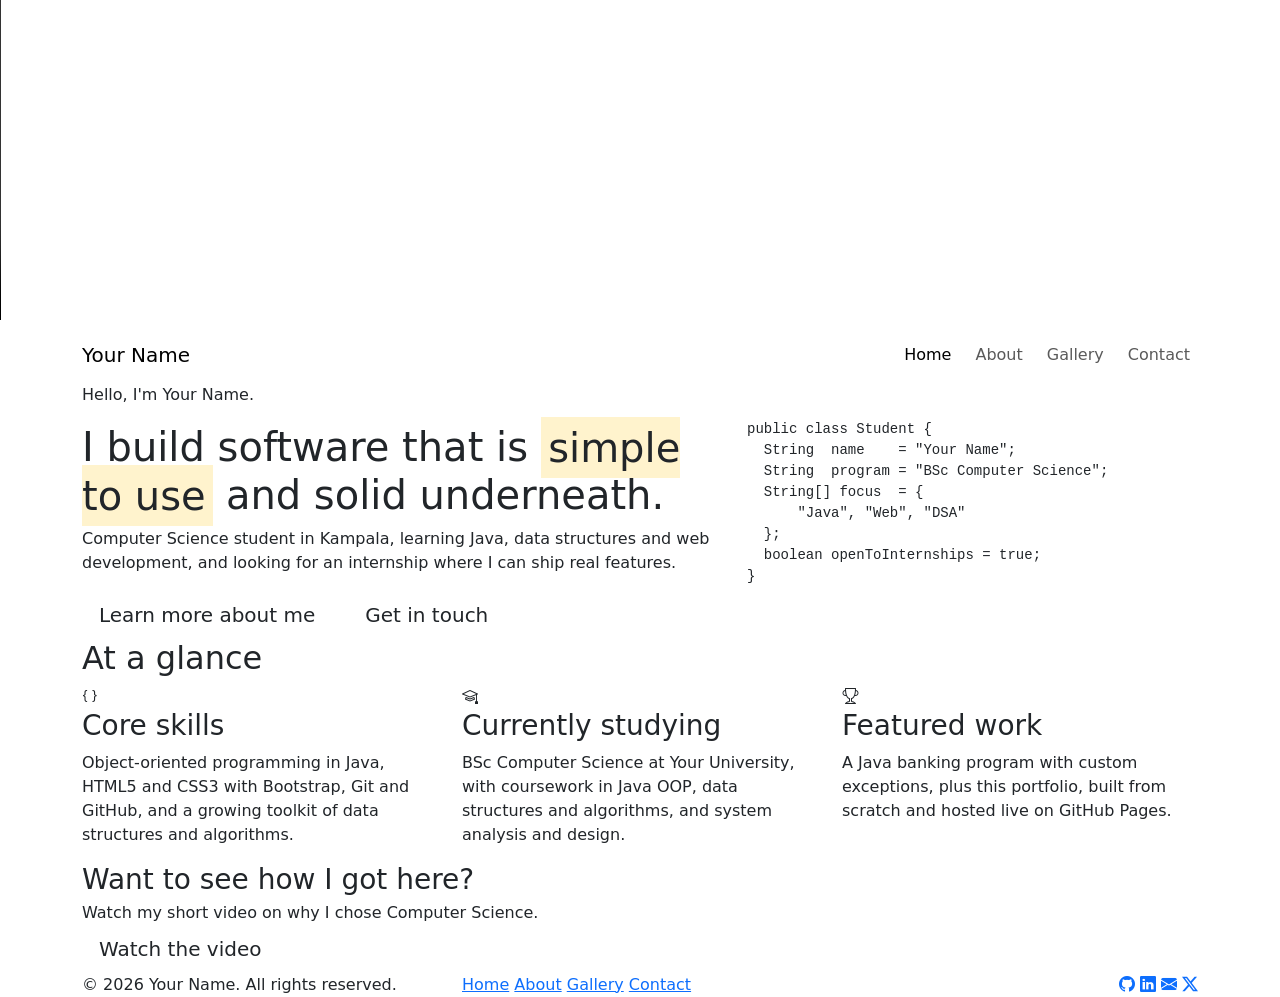
==== portfolio/index.html @ 49cda92e "fits line" ====
<!doctype html>
<html lang="en">
  <head>
    <meta charset="UTF-8" />
    <meta name="viewport" content="width=device-width, initial-scale=1" />
    <title>Home | Your Name</title>
    <meta
      name="description"
      content="Portfolio of a Computer Science student: Java, web development and problem solving."
    />
    <link rel="preconnect" href="https://fonts.googleapis.com" />
    <link rel="preconnect" href="https://fonts.gstatic.com" crossorigin />
    <link
      href="https://fonts.googleapis.com/css2?family=Bricolage+Grotesque:opsz,wght@12..96,500;12..96,700;12..96,800&family=IBM+Plex+Sans:wght@400;500;600&family=IBM+Plex+Mono:wght@400;500&display=swap"
      rel="stylesheet"
    />
    <link
      href="https://cdn.jsdelivr.net/npm/bootstrap@5.3.3/dist/css/bootstrap.min.css"
      rel="stylesheet"
    />
    <link
      href="https://cdn.jsdelivr.net/npm/bootstrap-icons@1.11.3/font/bootstrap-icons.min.css"
      rel="stylesheet"
    />
    <link href="css/style.css" rel="stylesheet" />
  </head>
  <body>
    <video width="640" controls>
      <source src="video/motivation.mp4" type="video/mp4" />
    </video>

    <a class="visually-hidden-focusable skip-link" href="#main"
      >Skip to main content</a
    >
    <nav class="navbar navbar-expand-md sticky-top site-nav">
      <div class="container">
        <a class="navbar-brand" href="index.html">Your Name</a>
        <button
          class="navbar-toggler"
          type="button"
          data-bs-toggle="collapse"
          data-bs-target="#mainNav"
          aria-controls="mainNav"
          aria-expanded="false"
          aria-label="Toggle navigation"
        >
          <span class="navbar-toggler-icon"></span>
        </button>
        <div class="collapse navbar-collapse" id="mainNav">
          <ul class="navbar-nav ms-auto gap-md-2">
            <li class="nav-item">
              <a class="nav-link active" aria-current="page" href="index.html"
                >Home</a
              >
            </li>
            <li class="nav-item">
              <a class="nav-link" href="about.html">About</a>
            </li>
            <li class="nav-item">
              <a class="nav-link" href="gallery.html">Gallery</a>
            </li>
            <li class="nav-item">
              <a class="nav-link" href="contact.html">Contact</a>
            </li>
          </ul>
        </div>
      </div>
    </nav>

    <main id="main">
      <!-- HERO -->
      <section class="hero">
        <div class="container">
          <div class="row align-items-center gy-5">
            <div class="col-lg-7">
              <p class="hero-kicker">Hello, I'm Your Name.</p>
              <h1 class="hero-title">
                I build software that is
                <span class="mark">simple to use</span> and solid underneath.
              </h1>
              <p class="hero-lead">
                Computer Science student in Kampala, learning Java, data
                structures and web development, and looking for an internship
                where I can ship real features.
              </p>
              <div class="d-flex flex-wrap gap-3">
                <a href="about.html" class="btn btn-brand btn-lg"
                  >Learn more about me</a
                >
                <a href="contact.html" class="btn btn-outline-ink btn-lg"
                  >Get in touch</a
                >
              </div>
            </div>
            <div class="col-lg-5">
              <figure
                class="code-card mb-0"
                aria-label="A Java class describing me"
              >
                <pre><code><span class="c-k">public class</span> <span class="c-t">Student</span> {
  <span class="c-t">String</span>  name    = <span class="c-s">"Your Name"</span>;
  <span class="c-t">String</span>  program = <span class="c-s">"BSc Computer Science"</span>;
  <span class="c-t">String</span>[] focus  = {
      <span class="c-s">"Java"</span>, <span class="c-s">"Web"</span>, <span class="c-s">"DSA"</span>
  };
  <span class="c-k">boolean</span> openToInternships = <span class="c-k">true</span>;
}</code></pre>
              </figure>
            </div>
          </div>
        </div>
      </section>

      <!-- HIGHLIGHTS -->
      <section class="section">
        <div class="container">
          <h2 class="section-title">At a glance</h2>
          <div class="row g-4">
            <div class="col-md-4">
              <article class="glance h-100">
                <i class="bi bi-braces glance-icon"></i>
                <h3>Core skills</h3>
                <p>
                  Object-oriented programming in Java, HTML5 and CSS3 with
                  Bootstrap, Git and GitHub, and a growing toolkit of data
                  structures and algorithms.
                </p>
              </article>
            </div>
            <div class="col-md-4">
              <article class="glance h-100">
                <i class="bi bi-mortarboard glance-icon"></i>
                <h3>Currently studying</h3>
                <p>
                  BSc Computer Science at Your University, with coursework in
                  Java OOP, data structures and algorithms, and system analysis
                  and design.
                </p>
              </article>
            </div>
            <div class="col-md-4">
              <article class="glance h-100">
                <i class="bi bi-trophy glance-icon"></i>
                <h3>Featured work</h3>
                <p>
                  A Java banking program with custom exceptions, plus this
                  portfolio, built from scratch and hosted live on GitHub Pages.
                </p>
              </article>
            </div>
          </div>
        </div>
      </section>

      <!-- CTA STRIP -->
      <section class="section pt-0">
        <div class="container">
          <div class="strip">
            <div>
              <h2 class="h3 mb-1">Want to see how I got here?</h2>
              <p class="mb-0">
                Watch my short video on why I chose Computer Science.
              </p>
            </div>
            <a href="gallery.html" class="btn btn-ink btn-lg"
              >Watch the video</a
            >
          </div>
        </div>
      </section>
    </main>

    <footer class="site-footer">
      <div class="container">
        <div class="row gy-3 align-items-center">
          <div class="col-md-4">
            <p class="mb-0">&copy; 2026 Your Name. All rights reserved.</p>
          </div>
          <div class="col-md-4">
            <nav class="footer-links" aria-label="Footer">
              <a href="index.html">Home</a> <a href="about.html">About</a>
              <a href="gallery.html">Gallery</a>
              <a href="contact.html">Contact</a>
            </nav>
          </div>
          <div class="col-md-4 text-md-end">
            <a
              href="https://github.com/your-username"
              aria-label="GitHub"
              class="social"
              ><i class="bi bi-github"></i
            ></a>
            <a
              href="https://www.linkedin.com/in/your-username"
              aria-label="LinkedIn"
              class="social"
              ><i class="bi bi-linkedin"></i
            ></a>
            <a
              href="mailto:your.name@university.ac.ug"
              aria-label="Email"
              class="social"
              ><i class="bi bi-envelope-fill"></i
            ></a>
            <a
              href="https://x.com/your-username"
              aria-label="X (Twitter)"
              class="social"
              ><i class="bi bi-twitter-x"></i
            ></a>
          </div>
        </div>
      </div>
    </footer>
    <script src="https://cdn.jsdelivr.net/npm/bootstrap@5.3.3/dist/js/bootstrap.bundle.min.js"></script>
    <script src="js/main.js"></script>
  </body>
</html>
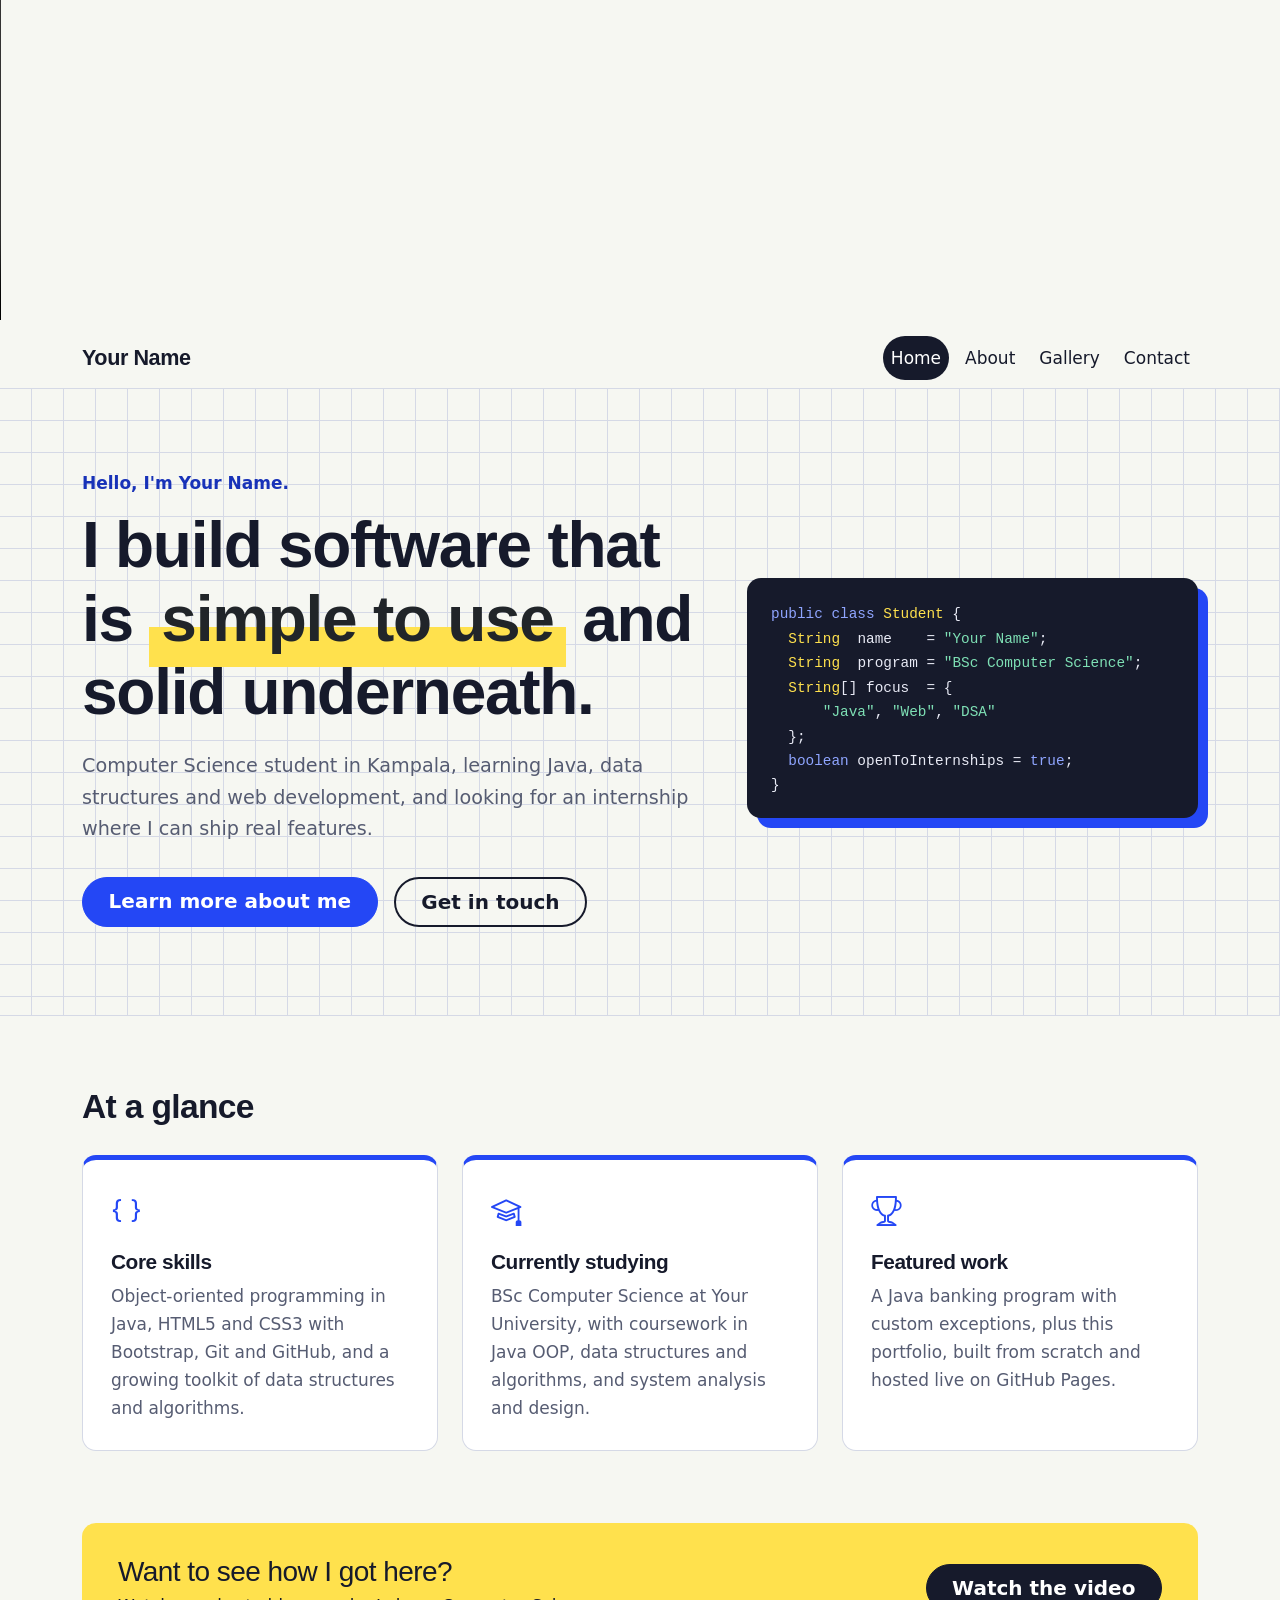
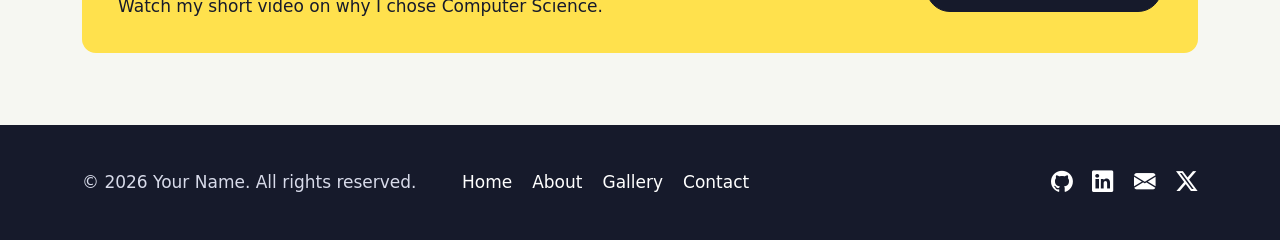
==== commit 1a011467: "index.html" ====
--- a/portfolio/index.html
+++ b/portfolio/index.html
@@ -3,7 +3,7 @@
   <head>
     <meta charset="UTF-8" />
     <meta name="viewport" content="width=device-width, initial-scale=1" />
-    <title>Home | Your Name</title>
+    <title>Home | SALEM Giire</title>
     <meta
       name="description"
       content="Portfolio of a Computer Science student: Java, web development and problem solving."
--- a/portfolio/css/style.css
+++ b/portfolio/css/style.css
@@ -0,0 +1,505 @@
+/* ===== Design tokens ===== */
+:root {
+  --paper: #f6f7f2;
+  --paper-alt: #eceef6;
+  --ink: #161a2b;
+  --muted: #565c72;
+  --line: #d5d9e6;
+  --blue: #2447f5;
+  --blue-dark: #1832b8;
+  --mark: #ffe14d;
+  --radius: 14px;
+  --bs-body-font-family: "IBM Plex Sans", system-ui, sans-serif;
+  --bs-body-color: var(--ink);
+  --bs-body-bg: var(--paper);
+  --bs-link-color: var(--blue-dark);
+  --bs-link-hover-color: var(--blue);
+}
+
+html {
+  scroll-behavior: smooth;
+}
+body {
+  font-size: 1.0625rem;
+  line-height: 1.65;
+}
+p {
+  max-width: 68ch;
+}
+
+h1,
+h2,
+h3,
+h4,
+.navbar-brand {
+  font-family: "Bricolage Grotesque", "IBM Plex Sans", sans-serif;
+  letter-spacing: -0.02em;
+  line-height: 1.15;
+}
+
+:focus-visible {
+  outline: 3px solid var(--blue);
+  outline-offset: 3px;
+}
+
+.skip-link {
+  position: absolute;
+  left: 1rem;
+  top: 1rem;
+  z-index: 2000;
+  background: var(--ink);
+  color: #fff;
+  padding: 0.5rem 1rem;
+  border-radius: 8px;
+}
+
+/* ===== Navbar ===== */
+.site-nav {
+  background: rgba(246, 247, 242, 0.92);
+  backdrop-filter: blur(8px);
+  border-bottom: 1px solid var(--line);
+}
+.site-nav .navbar-brand {
+  font-weight: 800;
+  font-size: 1.35rem;
+  color: var(--ink);
+}
+.site-nav .nav-link {
+  color: var(--ink);
+  font-weight: 500;
+  padding: 0.5rem 0.9rem;
+  border-radius: 999px;
+}
+.site-nav .nav-link:hover {
+  background: var(--paper-alt);
+}
+.site-nav .nav-link.active {
+  background: var(--ink);
+  color: #fff;
+}
+
+/* ===== Buttons ===== */
+.btn {
+  font-weight: 600;
+  border-radius: 999px;
+  padding-inline: 1.6rem;
+}
+.btn-brand {
+  background: var(--blue);
+  border-color: var(--blue);
+  color: #fff;
+}
+.btn-brand:hover,
+.btn-brand:focus {
+  background: var(--blue-dark);
+  border-color: var(--blue-dark);
+  color: #fff;
+}
+.btn-ink {
+  background: var(--ink);
+  border-color: var(--ink);
+  color: #fff;
+}
+.btn-ink:hover {
+  background: #000;
+  border-color: #000;
+  color: #fff;
+}
+.btn-outline-ink {
+  border: 2px solid var(--ink);
+  color: var(--ink);
+  background: transparent;
+}
+.btn-outline-ink:hover {
+  background: var(--ink);
+  color: #fff;
+}
+
+/* ===== Hero (graph-paper background) ===== */
+.hero {
+  padding: 5rem 0 5.5rem;
+  background-color: var(--paper);
+  background-image:
+    linear-gradient(var(--line) 1px, transparent 1px),
+    linear-gradient(90deg, var(--line) 1px, transparent 1px);
+  background-size: 32px 32px;
+  background-position: -1px -1px;
+  border-bottom: 1px solid var(--line);
+}
+.hero-kicker {
+  font-weight: 600;
+  color: var(--blue-dark);
+  margin-bottom: 0.75rem;
+}
+.hero-title {
+  font-size: clamp(2.4rem, 5.5vw, 4rem);
+  font-weight: 800;
+  margin-bottom: 1.25rem;
+}
+.hero-title .mark {
+  background: linear-gradient(transparent 58%, var(--mark) 58%);
+}
+.hero-lead {
+  font-size: 1.2rem;
+  color: var(--muted);
+  margin-bottom: 2rem;
+}
+
+.code-card {
+  background: var(--ink);
+  border-radius: var(--radius);
+  padding: 1.5rem 1.5rem 1.25rem;
+  box-shadow: 10px 10px 0 var(--blue);
+  overflow-x: auto;
+}
+.code-card pre {
+  margin: 0;
+  color: #e8eaf5;
+  font-family: "IBM Plex Mono", monospace;
+  font-size: 0.9rem;
+  line-height: 1.7;
+}
+.c-k {
+  color: #8fa5ff;
+}
+.c-t {
+  color: #ffe14d;
+}
+.c-s {
+  color: #7ee0b5;
+}
+
+/* ===== Sections ===== */
+.section {
+  padding: 4.5rem 0;
+}
+.section.alt {
+  background: var(--paper-alt);
+}
+.section-title {
+  font-size: clamp(1.6rem, 3vw, 2.1rem);
+  font-weight: 700;
+  margin-bottom: 1.75rem;
+}
+
+.page-head {
+  padding: 4rem 0 2.5rem;
+  border-bottom: 1px solid var(--line);
+  margin-bottom: 3rem;
+  background-color: var(--paper);
+  background-image:
+    linear-gradient(var(--line) 1px, transparent 1px),
+    linear-gradient(90deg, var(--line) 1px, transparent 1px);
+  background-size: 32px 32px;
+  background-position: -1px -1px;
+}
+.page-head h1 {
+  font-size: clamp(2.2rem, 5vw, 3.2rem);
+  font-weight: 800;
+}
+.page-head .lead {
+  color: var(--muted);
+  margin-bottom: 0;
+}
+
+/* ===== Home: glance cards ===== */
+.glance {
+  background: #fff;
+  border: 1px solid var(--line);
+  border-top: 5px solid var(--blue);
+  border-radius: var(--radius);
+  padding: 1.75rem;
+}
+.glance h3 {
+  font-size: 1.3rem;
+  font-weight: 700;
+}
+.glance p {
+  color: var(--muted);
+  margin-bottom: 0;
+}
+.glance-icon {
+  font-size: 1.9rem;
+  color: var(--blue);
+  display: block;
+  margin-bottom: 0.75rem;
+}
+
+.strip {
+  display: flex;
+  flex-wrap: wrap;
+  gap: 1.5rem;
+  align-items: center;
+  justify-content: space-between;
+  background: var(--mark);
+  border-radius: var(--radius);
+  padding: 2rem 2.25rem;
+}
+
+/* ===== About ===== */
+.portrait {
+  border-radius: var(--radius);
+  border: 1px solid var(--line);
+}
+
+.timeline {
+  list-style: none;
+  margin: 0;
+  padding: 0 0 0 1.75rem;
+  border-left: 3px solid var(--blue);
+}
+.timeline li {
+  position: relative;
+  padding-bottom: 1.75rem;
+}
+.timeline li:last-child {
+  padding-bottom: 0;
+}
+.timeline li::before {
+  content: "";
+  position: absolute;
+  left: calc(-1.75rem - 9px);
+  top: 0.35rem;
+  width: 15px;
+  height: 15px;
+  border-radius: 50%;
+  background: var(--paper-alt);
+  border: 3px solid var(--blue);
+}
+.timeline .when {
+  font-weight: 600;
+  color: var(--blue-dark);
+}
+.timeline h3 {
+  font-size: 1.2rem;
+  font-weight: 700;
+  margin: 0.15rem 0 0.25rem;
+}
+.timeline p {
+  color: var(--muted);
+  margin-bottom: 0;
+}
+
+.course-table {
+  --bs-table-bg: transparent;
+}
+.course-table thead th {
+  border-bottom: 2px solid var(--ink);
+}
+.course-table tbody th {
+  font-weight: 600;
+}
+
+.skill {
+  margin-bottom: 1.1rem;
+}
+.progress {
+  height: 0.7rem;
+  background: var(--paper-alt);
+  border-radius: 999px;
+  margin-top: 0.3rem;
+}
+.progress-bar {
+  background: var(--blue);
+  border-radius: 999px;
+}
+
+.badge {
+  font-weight: 500;
+  font-size: 0.95rem;
+  padding: 0.55em 0.95em;
+  border-radius: 999px;
+}
+.badge-soft {
+  background: var(--mark);
+  color: var(--ink);
+}
+.badge-tool {
+  background: #fff;
+  color: var(--ink);
+  border: 1px solid var(--ink);
+}
+
+.interest {
+  background: #fff;
+  border: 1px solid var(--line);
+  border-radius: var(--radius);
+  padding: 1.5rem;
+  height: 100%;
+}
+.interest i {
+  font-size: 1.7rem;
+  color: var(--blue);
+}
+.interest h3 {
+  font-size: 1.15rem;
+  font-weight: 700;
+  margin: 0.5rem 0;
+}
+.interest p {
+  color: var(--muted);
+  margin-bottom: 0;
+}
+
+/* ===== Gallery ===== */
+.video-wrap video {
+  background: #000;
+  border-radius: var(--radius);
+  object-fit: cover;
+}
+.video-wrap .ratio {
+  border-radius: var(--radius);
+  box-shadow: 10px 10px 0 var(--blue);
+}
+figcaption {
+  color: var(--muted);
+  font-size: 0.95rem;
+}
+.video-wrap figcaption {
+  margin-top: 1.5rem;
+}
+
+.photo {
+  background: #fff;
+  border: 1px solid var(--line);
+  border-radius: var(--radius);
+  overflow: hidden;
+  margin: 0;
+  display: flex;
+  flex-direction: column;
+}
+.photo-btn {
+  border: 0;
+  padding: 0;
+  background: none;
+  display: block;
+  cursor: zoom-in;
+}
+.photo-btn img {
+  width: 100%;
+  display: block;
+  transition: opacity 0.2s;
+}
+.photo-btn:hover img {
+  opacity: 0.88;
+}
+.photo figcaption {
+  padding: 1rem 1.15rem 1.25rem;
+  display: flex;
+  flex-direction: column;
+  gap: 0.15rem;
+}
+.photo figcaption strong {
+  color: var(--ink);
+}
+
+#photoModal .modal-content {
+  border-radius: var(--radius);
+  overflow: hidden;
+}
+
+/* ===== Contact ===== */
+.contact-list li {
+  display: flex;
+  gap: 1rem;
+  margin-bottom: 1.4rem;
+}
+.contact-list i {
+  font-size: 1.4rem;
+  color: var(--blue);
+  line-height: 1.4;
+}
+.contact-list strong {
+  display: block;
+}
+.contact-list a {
+  word-break: break-word;
+}
+
+.form-label {
+  font-weight: 600;
+}
+.form-control {
+  border: 2px solid var(--line);
+  border-radius: 10px;
+  padding: 0.7rem 0.9rem;
+  background: #fff;
+}
+.form-control:focus {
+  border-color: var(--blue);
+  box-shadow: 0 0 0 0.2rem rgba(36, 71, 245, 0.18);
+}
+
+.map-wrap {
+  border-radius: var(--radius);
+  overflow: hidden;
+  border: 1px solid var(--line);
+}
+.map-wrap iframe {
+  border: 0;
+}
+.map-note {
+  margin-top: 0.75rem;
+  color: var(--muted);
+  font-size: 0.95rem;
+}
+
+/* ===== Footer ===== */
+.site-footer {
+  background: var(--ink);
+  color: #d8dbea;
+  padding: 2.5rem 0;
+}
+.site-footer p {
+  margin: 0;
+}
+.footer-links {
+  display: flex;
+  flex-wrap: wrap;
+  gap: 0.5rem 1.25rem;
+}
+.footer-links a,
+.site-footer .social {
+  color: #fff;
+  text-decoration: none;
+}
+.footer-links a:hover {
+  text-decoration: underline;
+}
+.site-footer .social {
+  font-size: 1.35rem;
+  margin-left: 0.9rem;
+}
+.site-footer .social:first-child {
+  margin-left: 0;
+}
+.site-footer .social:hover {
+  color: var(--mark);
+}
+
+@media (max-width: 575.98px) {
+  .hero {
+    padding: 3rem 0 3.5rem;
+  }
+  .section {
+    padding: 3rem 0;
+  }
+  .strip {
+    padding: 1.5rem;
+  }
+  .code-card {
+    box-shadow: 6px 6px 0 var(--blue);
+  }
+  .code-card pre {
+    font-size: 0.78rem;
+  }
+}
+
+@media (prefers-reduced-motion: reduce) {
+  html {
+    scroll-behavior: auto;
+  }
+  * {
+    transition: none !important;
+  }
+}
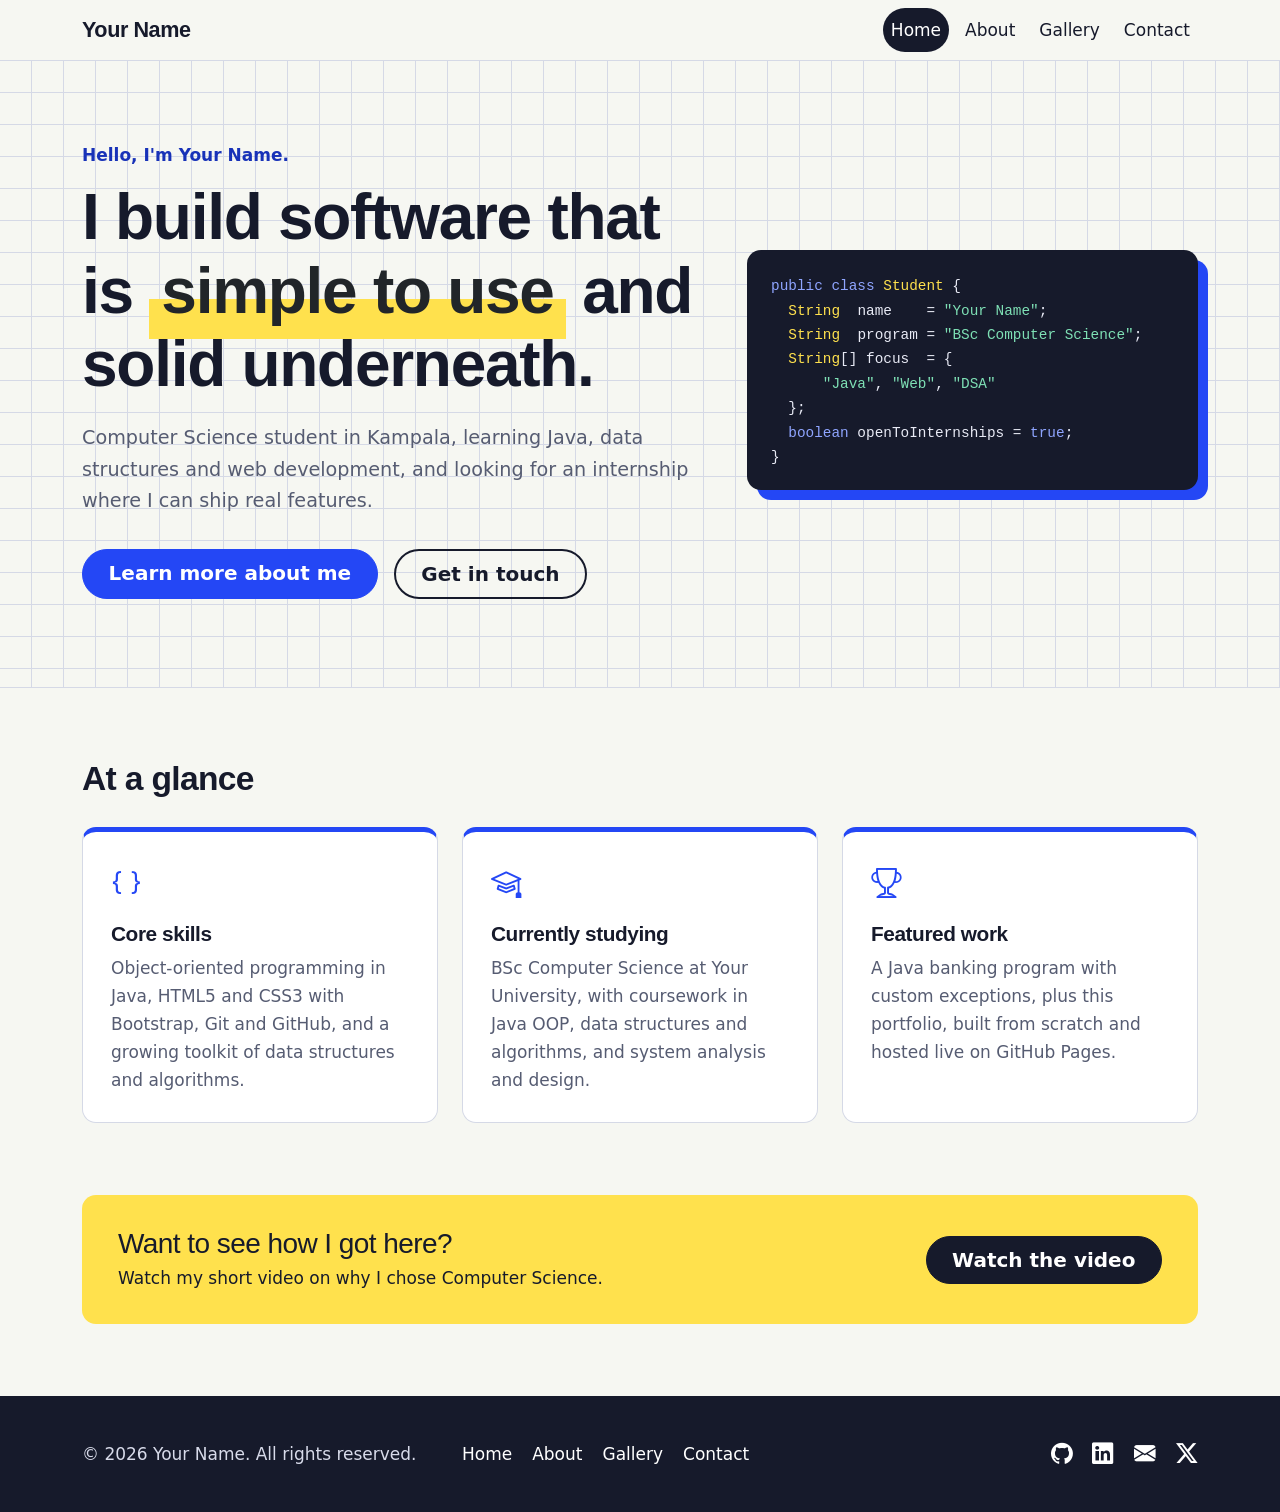
==== commit a2e31f94: "index.html" ====
--- a/portfolio/index.html
+++ b/portfolio/index.html
@@ -25,10 +25,6 @@
     <link href="css/style.css" rel="stylesheet" />
   </head>
   <body>
-    <video width="640" controls>
-      <source src="video/motivation.mp4" type="video/mp4" />
-    </video>
-
     <a class="visually-hidden-focusable skip-link" href="#main"
       >Skip to main content</a
     >
